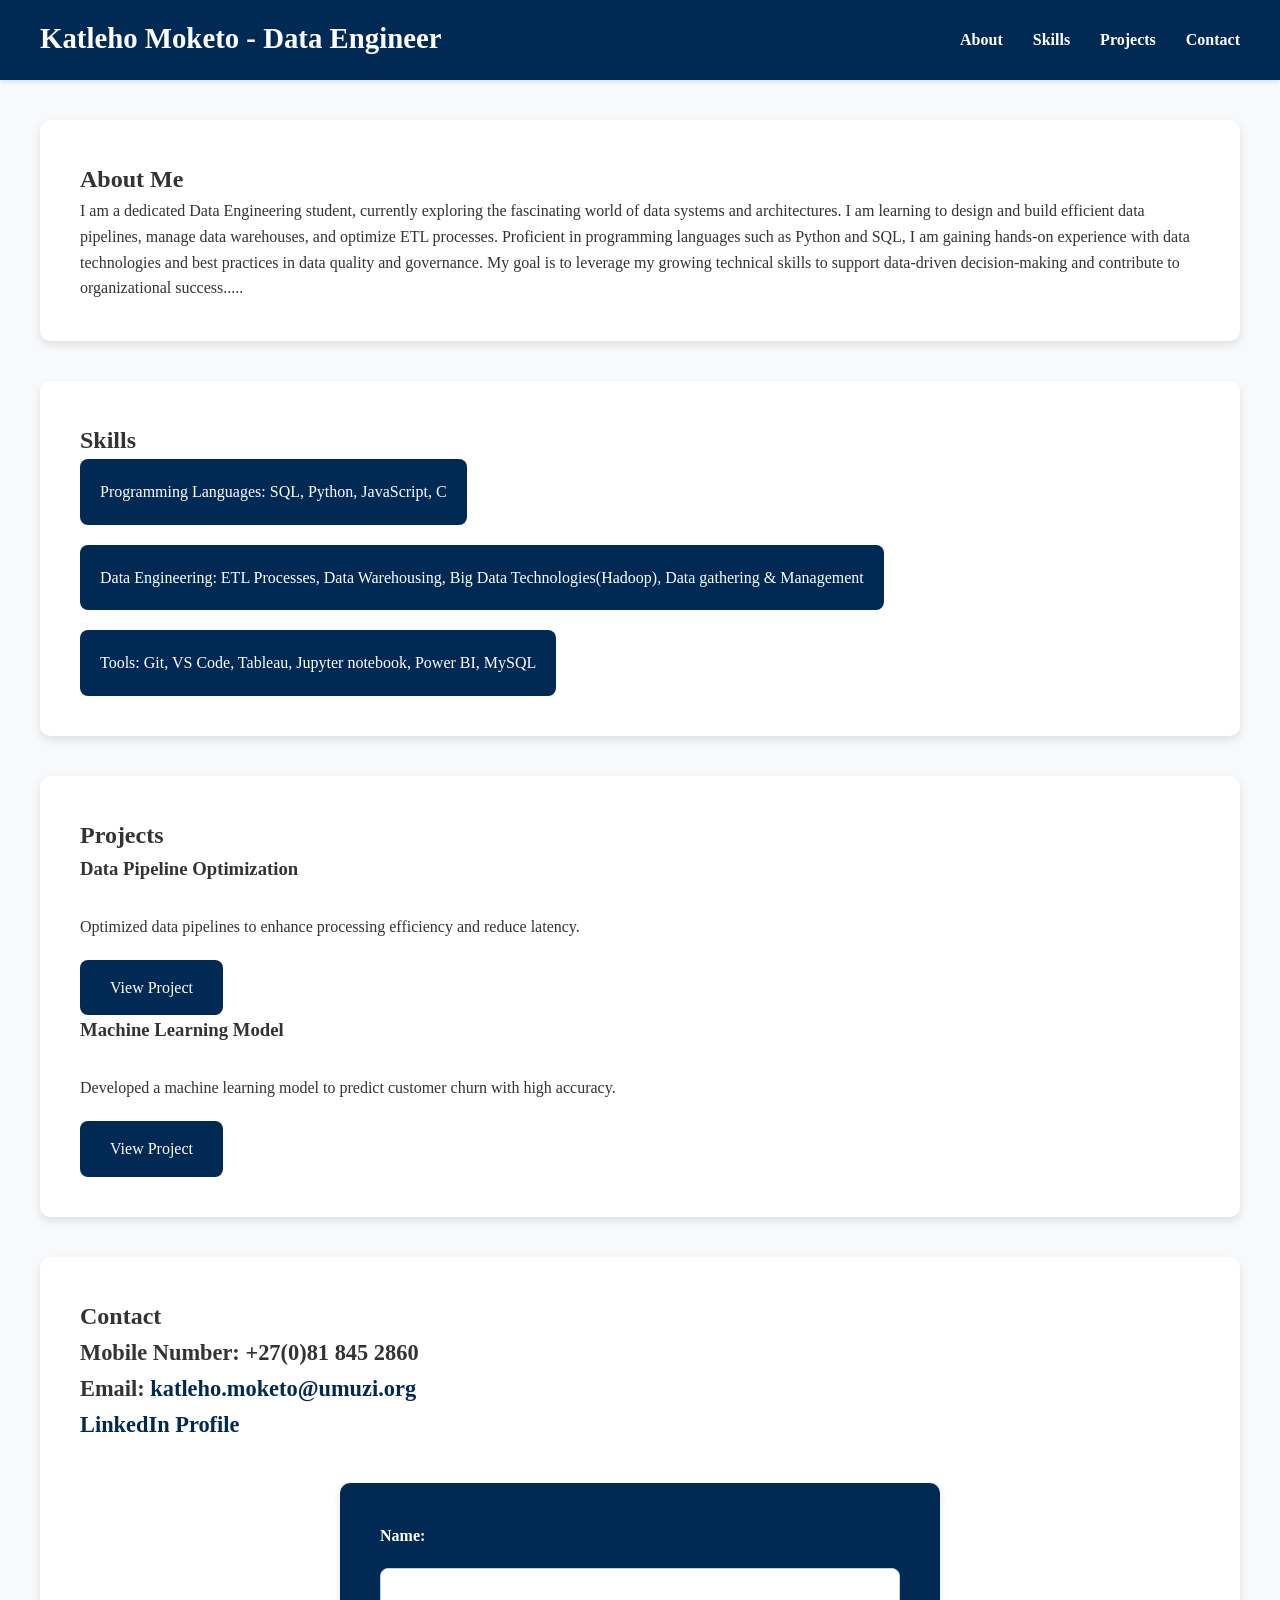
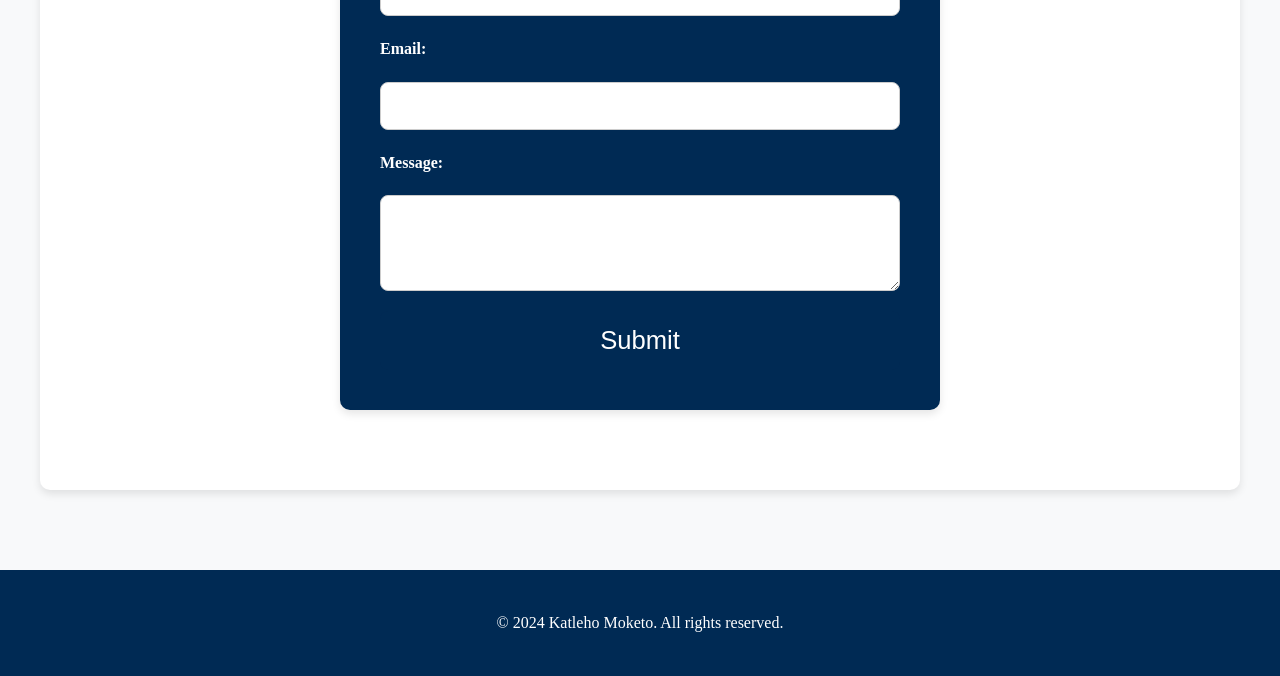
==== index.html @ 0d8e5979 "Rename Home.html to index.html" ====
<!DOCTYPE html>
<html lang="en">
<head>
    <meta charset="UTF-8">
    <meta name="viewport" content="width=device-width, initial-scale=1.0">
    <title>Katleho Moketo - Portfolio</title>
    <link rel="stylesheet" href="styles.css"> 
</head>
<body>
    <header>
        <h1 class="logo">Katleho Moketo - Data Engineer</h1>
        <nav>
            <ul>
                <li><a href="#about">About</a></li>
                <li><a href="#skills">Skills</a></li>
                <li><a href="#projects">Projects</a></li>
                <li><a href="#contact">Contact</a></li>
            </ul>
        </nav>
    </header>

    <main>
        <section id="about">
            <h2>About Me</h2>
            <p>I am a dedicated Data Engineering student, currently exploring the fascinating world of data systems and architectures. I am learning to design and build efficient data pipelines, manage data warehouses, and optimize ETL processes. Proficient in programming languages such as Python and SQL, I am gaining hands-on experience with data technologies and best practices in data quality and governance. My goal is to leverage my growing technical skills to support data-driven decision-making and contribute to organizational success.....</p>
        </section>

        <section id="skills">
            <h2>Skills</h2>
            <ul>
                <li>Programming Languages: SQL, Python, JavaScript, C</li>
                <li>Data Engineering: ETL Processes, Data Warehousing, Big Data Technologies(Hadoop), Data gathering & Management</li>
                <li>Tools: Git, VS Code, Tableau, Jupyter notebook, Power BI, MySQL</li>
            </ul>
        </section>

        <section id="projects">
            <h2>Projects</h2>
            <div class="project">
                <h3>Data Pipeline Optimization</h3>
                <p>Optimized data pipelines to enhance processing efficiency and reduce latency.</p>
                <a href="#">View Project</a>
            </div>
            <div class="project">
                <h3>Machine Learning Model</h3>
                <p>Developed a machine learning model to predict customer churn with high accuracy.</p>
                <a href="#">View Project</a>
            </div>
        </section>

        <section id="contact">
            <h2>Contact</h2>
            <p>Mobile Number: +27(0)81 845 2860</p>
            <p>Email: <a href="mailto:katleho.moketo@umuzi.org">katleho.moketo@umuzi.org</a></p>
            <p><a href="https://www.linkedin.com/in/katleho-moketo-352baa16a/" target="_blank">LinkedIn Profile</a></p>
            <div class="contact-form-container">
                <form action="mailto:katleho.moketo@umuzi.org" method="post" enctype="text/plain">
                    <label for="name">Name:</label>
                    <input type="text" id="name" name="name" required>

                    <label for="email">Email:</label>
                    <input type="email" id="email" name="email" required>

                    <label for="message">Message:</label>
                    <textarea id="message" name="message" rows="4" required></textarea>

                    <button type="submit">Submit</button>
                </form>
            </div>
        </section>
    </main>

    <footer>
        <p>&copy; 2024 Katleho Moketo. All rights reserved.</p>
    </footer>
</body>
</html>
---- styles.css ----
:root {
    --primary-color: #002a54; 
    --secondary-color: #b9a21c; 
    --background-color: #f8f9fa; 
    --text-color: #333; 
    --font-family: 'Arial, sans-serif';
    --transition-duration: 0.3s;
    --header-height: 80px; 
}

* {
    margin: 0;
    padding: 0;
    box-sizing: border-box;
}

body {
    font-family: var(--font-family);
    background-color: var(--background-color);
    color: var(--text-color);
    line-height: 1.6;
    transition: background-color var(--transition-duration), color var(--transition-duration);
}

a {
    color: var(--primary-color);
    text-decoration: none;
    transition: color var(--transition-duration);
}

a:hover {
    color: var(--secondary-color);
}

header {
    background-color: var(--primary-color);
    color: #fff;
    height: var(--header-height);
    display: flex;
    align-items: center;
    justify-content: space-between;
    padding: 0 40px; 
    position: fixed;
    width: 100%;
    top: 0;
    z-index: 1000;
    box-shadow: 0 2px 4px rgba(0, 0, 0, 0.1);
    transition: background-color var(--transition-duration);
}

header.sticky {
    background-color: var(--primary-color); 
}

header .logo {
    height: 50px; 
    width: auto;
}

header h1 {
    font-size: 1.8rem; 
}

header nav ul {
    list-style: none;
    display: flex;
}

header nav ul li {
    margin-left: 30px; 
}

header nav ul li a {
    color: #fff;
    font-weight: bold;
}

header nav ul li a:hover {
    color: var(--secondary-color);
}

main {
    margin-top: var(--header-height);
    padding: 40px; 
    animation: fadeIn 1s ease-in-out;
}

@keyframes fadeIn {
    from {
        opacity: 0;
    }
    to {
        opacity: 1;
    }
}

section {
    background: #fff;
    padding: 40px; 
    border-radius: 10px; 
    box-shadow: 0 4px 8px rgba(0, 0, 0, 0.1);
    transition: transform var(--transition-duration), box-shadow var(--transition-duration);
    margin-bottom: 40px; 
}

section:hover {
    transform: translateY(-5px);
    box-shadow: 0 6px 12px rgba(0, 0, 0, 0.2);
}

#skills ul {
    display: flex;
    flex-wrap: wrap;
    gap: 20px; 
}

#skills ul li {
    background: var(--primary-color);
    color: #fff;
    padding: 20px;
    border-radius: 8px;
    transition: background-color var(--transition-duration);
}

#skills ul li:hover {
    background: var(--secondary-color);
}

.project {
    display: flex;
    flex-direction: column;
    gap: 20px; 
}

.project h3 {
    margin-bottom: 10px; 
}

.project a {
    align-self: flex-start;
    background: var(--primary-color);
    color: #fff;
    padding: 15px 30px; 
    border-radius: 8px;
    transition: background-color var(--transition-duration);
}

.project a:hover {
    background: var(--secondary-color);
}

#contact {
    margin-top: 40px; 
}

#contact p {
    font-size: 1.4rem; 
    font-weight: bold;
}

.contact-form-container {
    background: #002a54; 
    color: #fff;
    padding: 40px; 
    border-radius: 10px;
    box-shadow: 0 4px 8px rgba(0, 0, 0, 0.1);
    max-width: 600px; 
    margin: 40px auto; 
    transition: transform var(--transition-duration), box-shadow var(--transition-duration);
}

.contact-form-container:hover {
    transform: translateY(-5px);
    box-shadow: 0 6px 12px rgba(0, 0, 0, 0.2);
}

#contact form {
    display: flex;
    flex-direction: column;
    gap: 20px;
}

#contact label {
    font-weight: bold;
}

#contact input,
#contact textarea {
    padding: 15px;
    border: 1px solid #ccc;
    border-radius: 8px;
    width: 100%;
    font-family: var(--font-family);
}

#contact button {
    padding: 15px 30px; 
    border: none;
    border-radius: 8px;
    background-color: var(--primary-color);
    color: #fff;
    font-size: 1.6rem; 
    cursor: pointer;
    transition: background-color var(--transition-duration);
}

#contact button:hover {
    background-color: var(--secondary-color);
}

footer {
    text-align: center;
    padding: 40px; 
    background: var(--primary-color);
    color: #fff;
    position: relative;
}
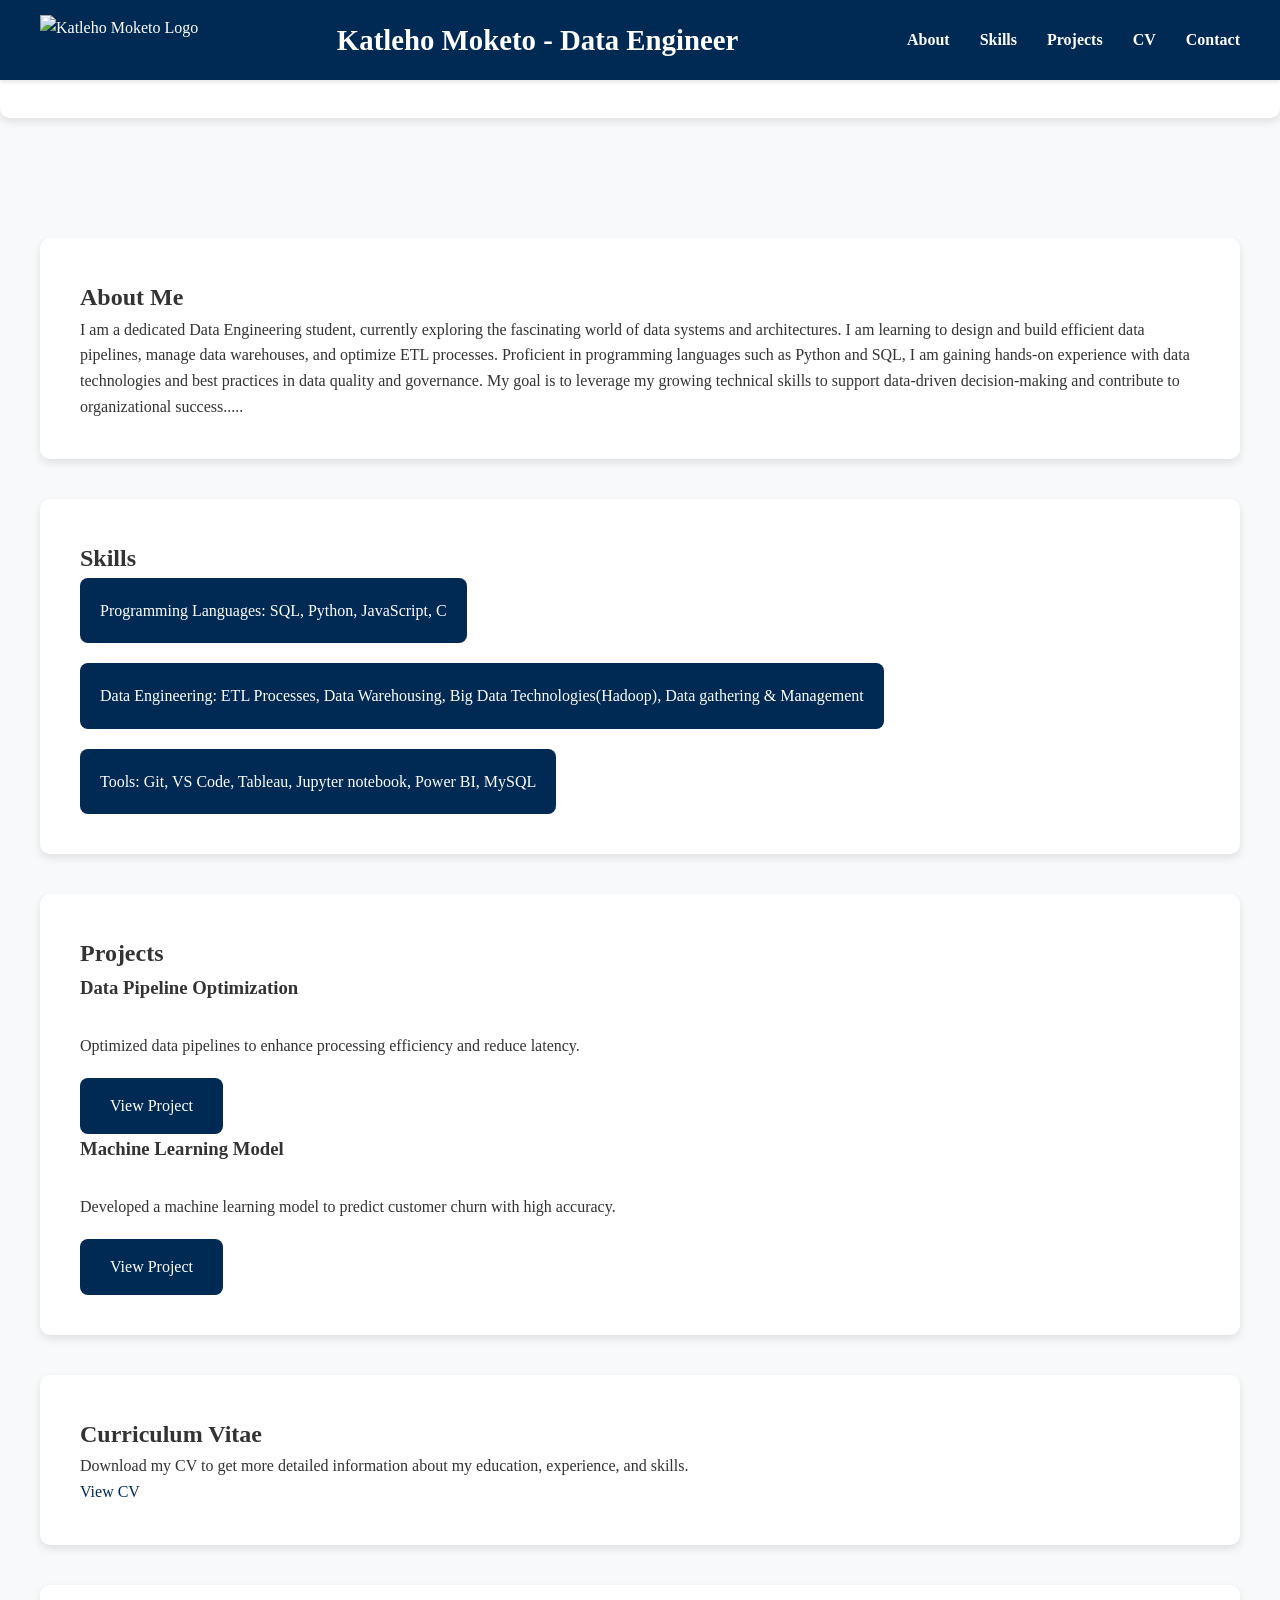
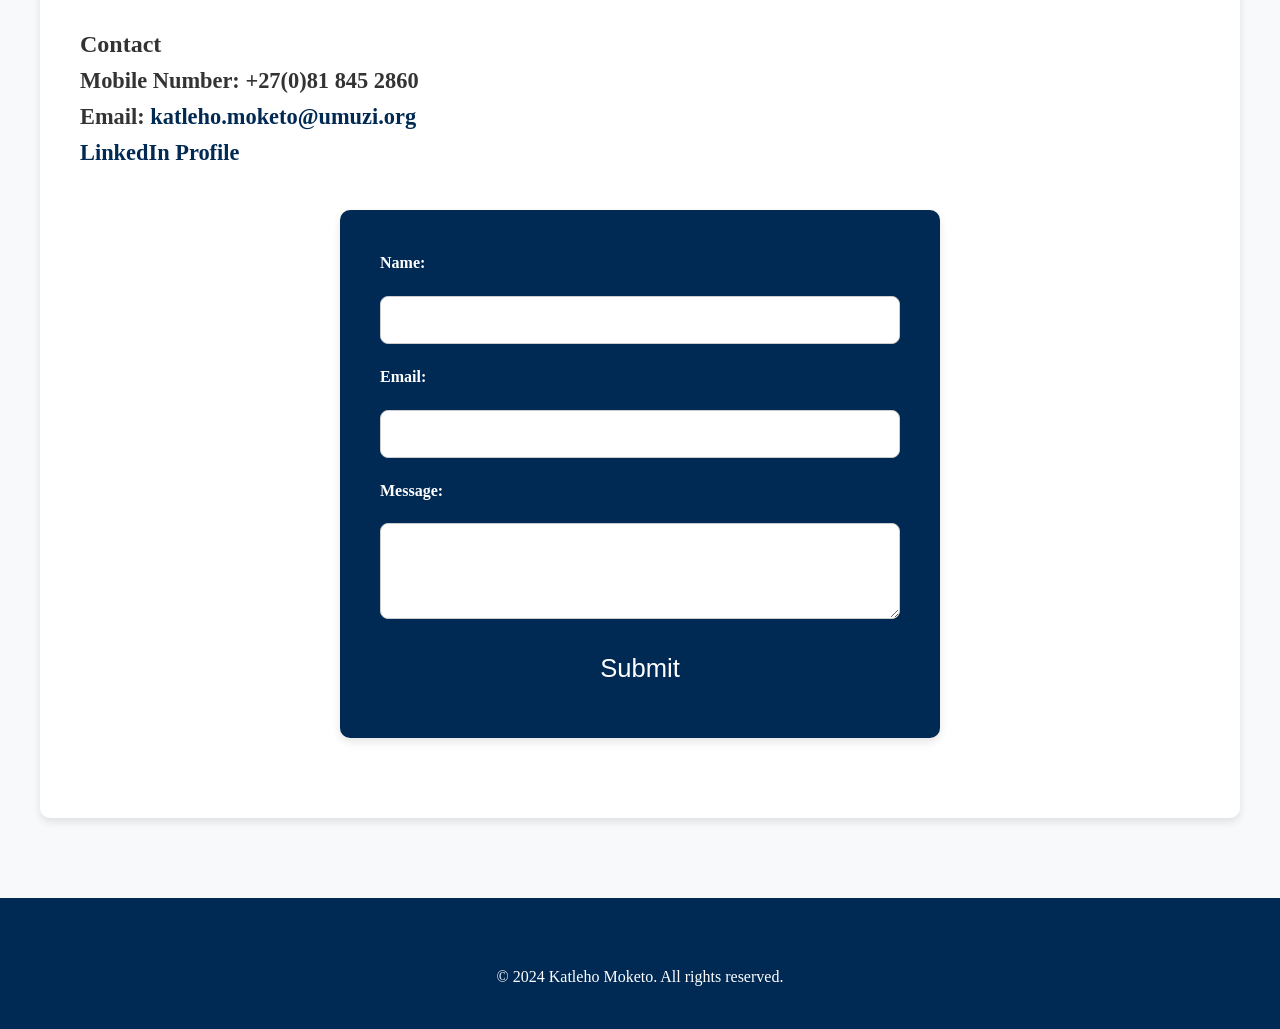
==== commit 20d59a3a: "Update index.html" ====
--- a/index.html
+++ b/index.html
@@ -5,19 +5,28 @@
     <meta name="viewport" content="width=device-width, initial-scale=1.0">
     <title>Katleho Moketo - Portfolio</title>
     <link rel="stylesheet" href="styles.css"> 
+    <link rel="stylesheet" href="https://cdnjs.cloudflare.com/ajax/libs/font-awesome/6.0.0-beta3/css/all.min.css">
 </head>
 <body>
     <header>
-        <h1 class="logo">Katleho Moketo - Data Engineer</h1>
+        <div class="logo">
+            <img src="km-logo-design_731343-52.avif" alt="Katleho Moketo Logo">
+        </div>
+        <h1>Katleho Moketo - Data Engineer</h1>
         <nav>
             <ul>
                 <li><a href="#about">About</a></li>
                 <li><a href="#skills">Skills</a></li>
                 <li><a href="#projects">Projects</a></li>
+                <li><a href="#cv">CV</a></li>
                 <li><a href="#contact">Contact</a></li>
             </ul>
         </nav>
     </header>
+
+    <section class="hero">
+        <h2>Welcome to My Portfolio</h2>
+    </section>
 
     <main>
         <section id="about">
@@ -48,6 +57,12 @@
             </div>
         </section>
 
+        <section id="cv">
+            <h2>Curriculum Vitae</h2>
+            <p>Download my CV to get more detailed information about my education, experience, and skills.</p>
+            <a href="https://drive.google.com/file/d/1_m9YKaJbV44u5wVIZM20ZMdKrD832tFl/view?usp=drive_link" class="cv-button" target="_blank">View CV</a>
+        </section>
+
         <section id="contact">
             <h2>Contact</h2>
             <p>Mobile Number: +27(0)81 845 2860</p>
@@ -71,6 +86,11 @@
     </main>
 
     <footer>
+        <div class="social-icons">
+            <a href="https://www.linkedin.com/in/katleho-moketo-352baa16a/" target="_blank"><i class="fab fa-linkedin"></i></a>
+            <a href="https://github.com/kmoketo-dev" target="_blank"><i class="fab fa-github"></i></a>
+            <a href="#"><i class="fab fa-twitter"></i></a>
+        </div>
         <p>&copy; 2024 Katleho Moketo. All rights reserved.</p>
     </footer>
 </body>
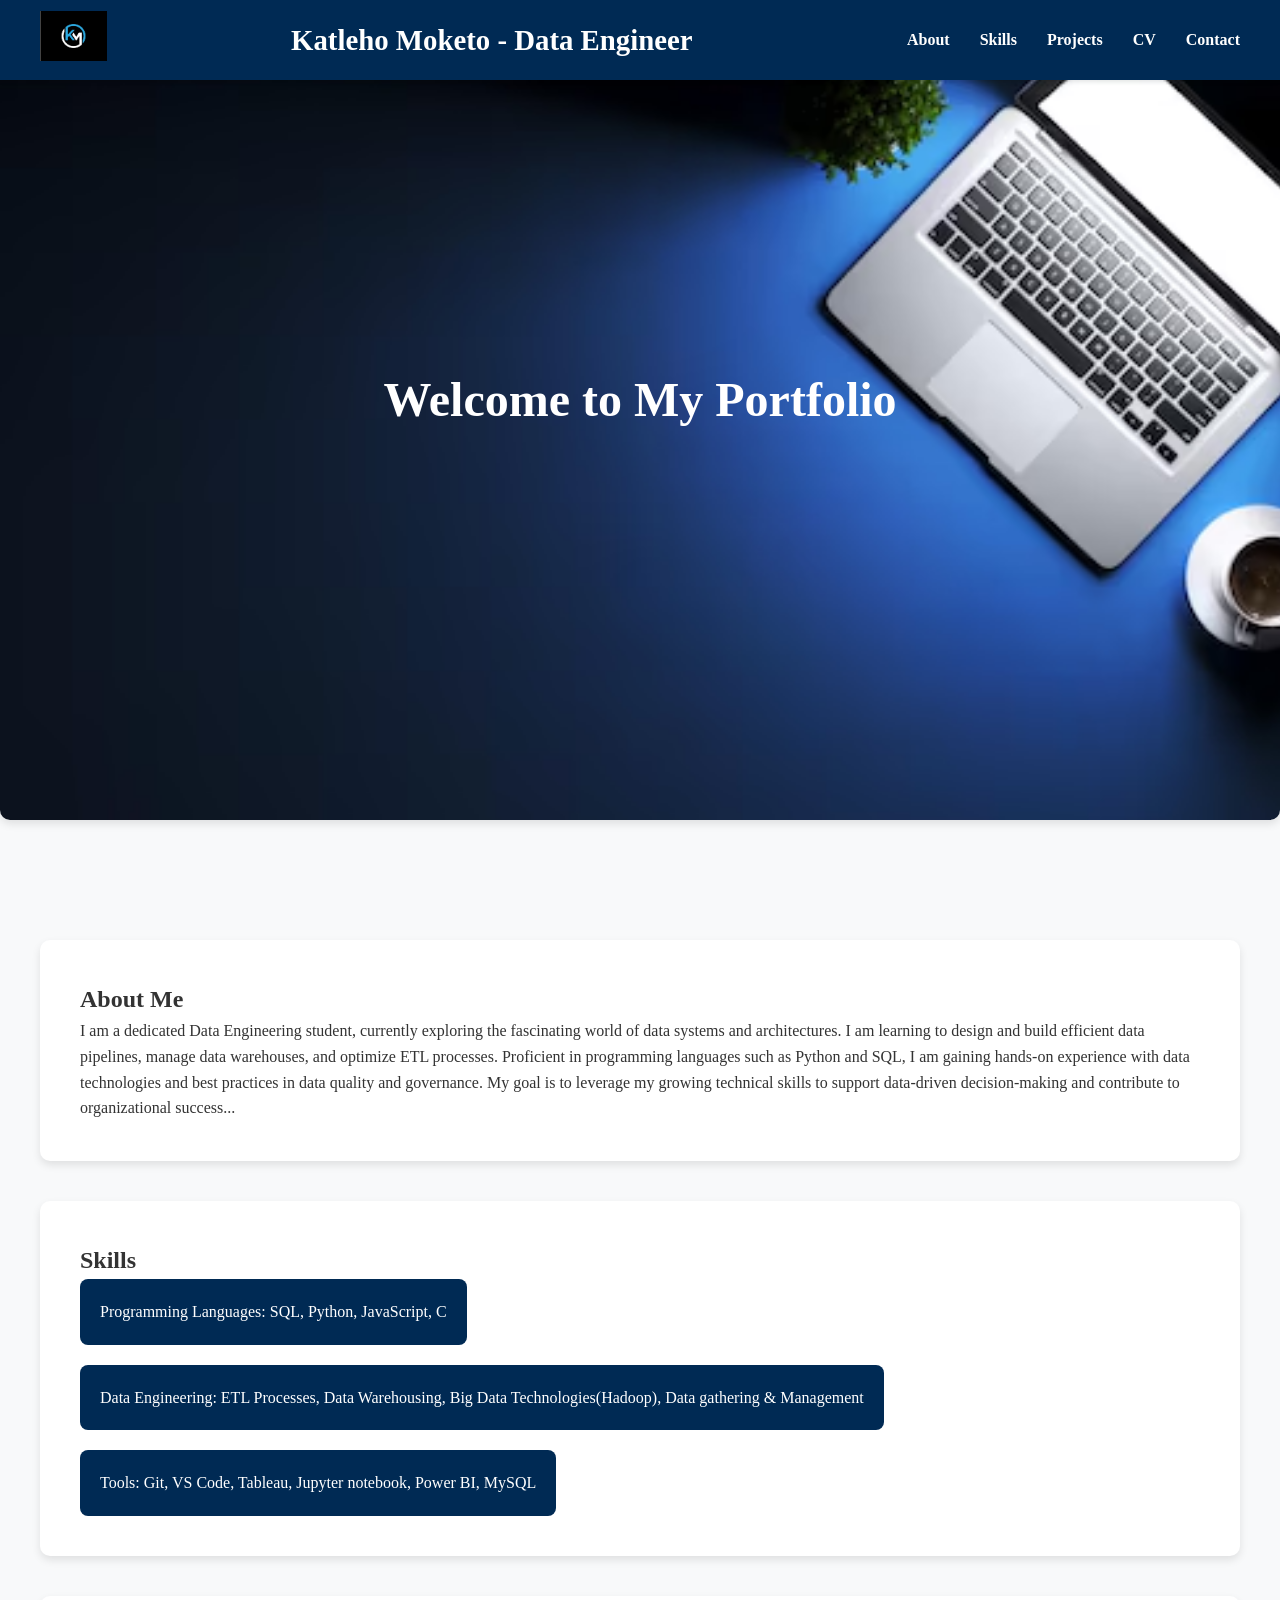
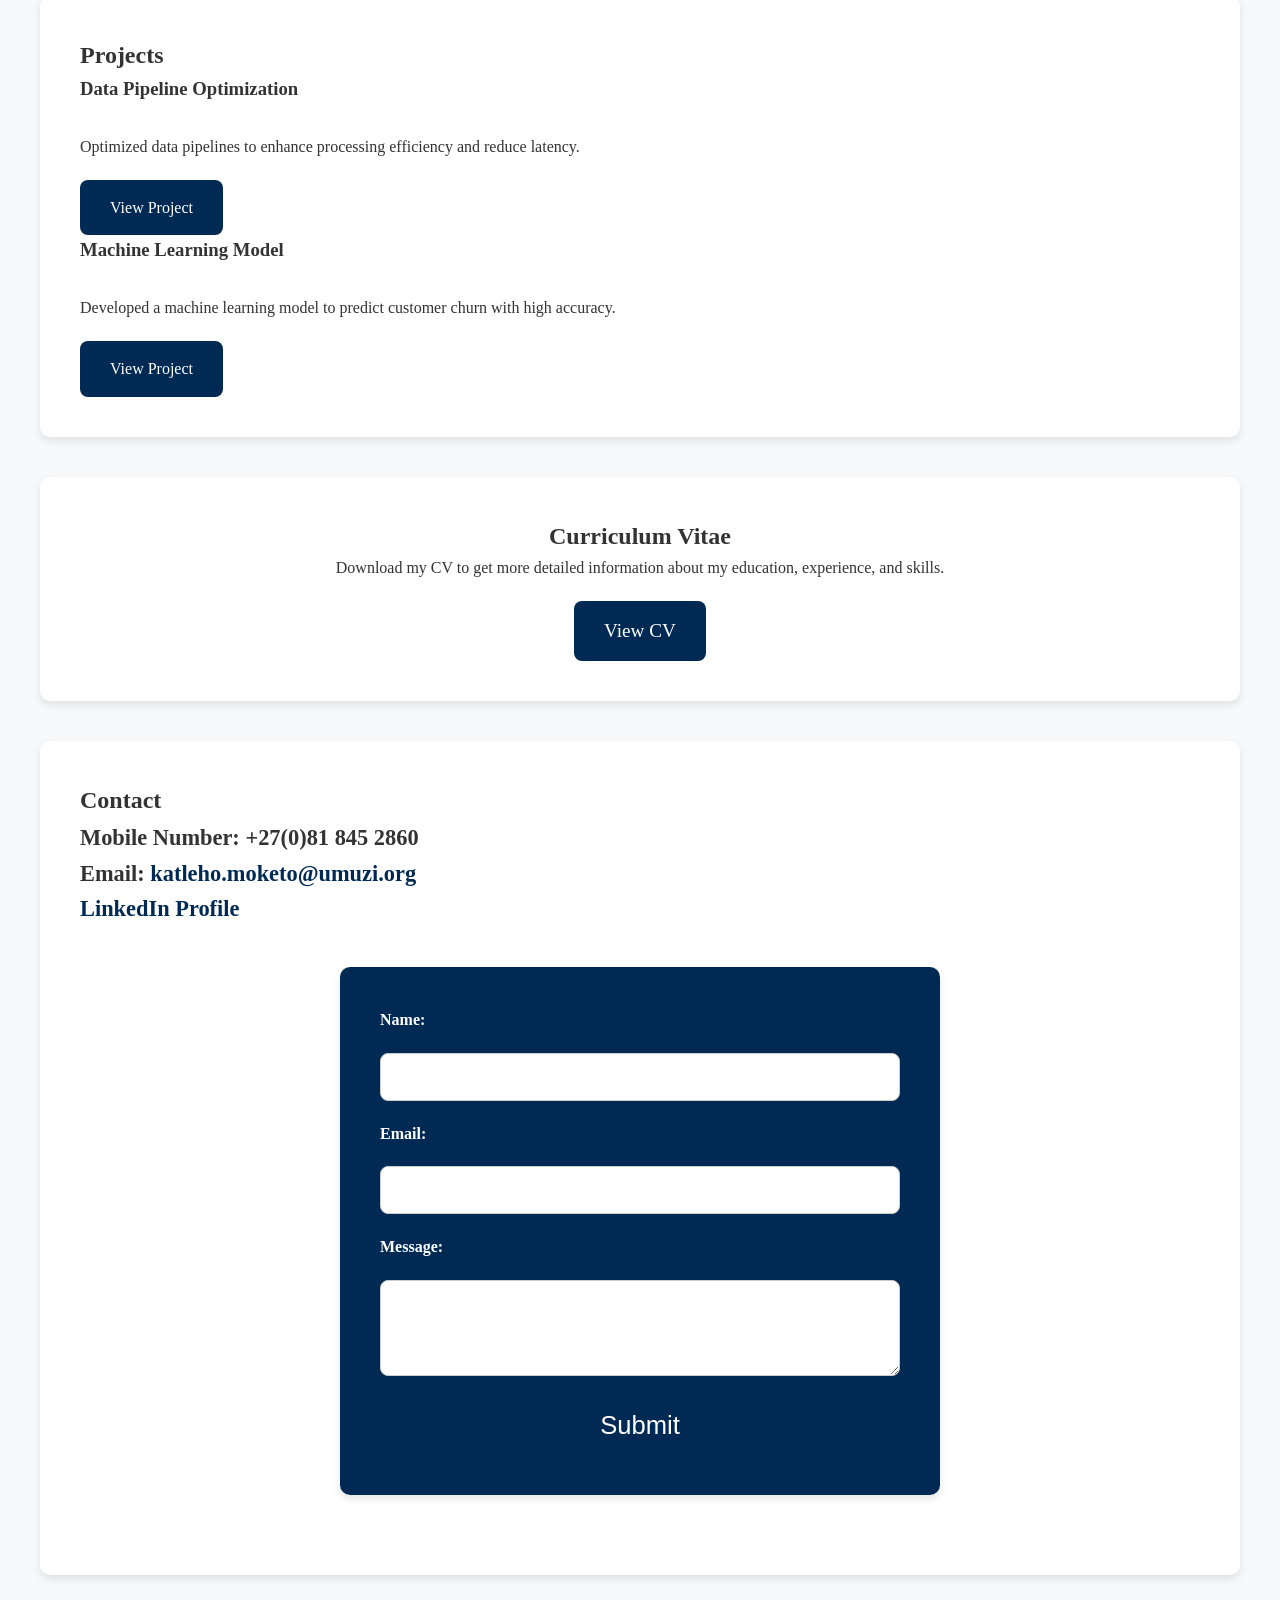
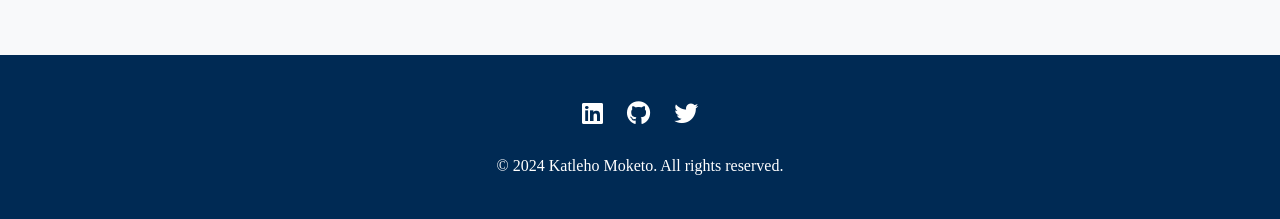
==== commit 3714d0fe: "Update index.html" ====
--- a/index.html
+++ b/index.html
@@ -31,7 +31,7 @@
     <main>
         <section id="about">
             <h2>About Me</h2>
-            <p>I am a dedicated Data Engineering student, currently exploring the fascinating world of data systems and architectures. I am learning to design and build efficient data pipelines, manage data warehouses, and optimize ETL processes. Proficient in programming languages such as Python and SQL, I am gaining hands-on experience with data technologies and best practices in data quality and governance. My goal is to leverage my growing technical skills to support data-driven decision-making and contribute to organizational success.....</p>
+            <p>I am a dedicated Data Engineering student, currently exploring the fascinating world of data systems and architectures. I am learning to design and build efficient data pipelines, manage data warehouses, and optimize ETL processes. Proficient in programming languages such as Python and SQL, I am gaining hands-on experience with data technologies and best practices in data quality and governance. My goal is to leverage my growing technical skills to support data-driven decision-making and contribute to organizational success...</p>
         </section>
 
         <section id="skills">
--- a/styles.css
+++ b/styles.css
@@ -1,11 +1,12 @@
 :root {
-    --primary-color: #002a54; 
-    --secondary-color: #b9a21c; 
-    --background-color: #f8f9fa; 
-    --text-color: #333; 
+    --primary-color: #002a54;
+    --secondary-color: #b9a21c;
+    --background-color: #f8f9fa;
+    --text-color: #333;
     --font-family: 'Arial, sans-serif';
     --transition-duration: 0.3s;
-    --header-height: 80px; 
+    --header-height: 80px;
+    --hero-background: url('top-view-laptop-concept-with-blue-desk-concept-background-3d-rendering_626958-393.avif') center/cover no-repeat;
 }
 
 * {
@@ -20,6 +21,7 @@
     color: var(--text-color);
     line-height: 1.6;
     transition: background-color var(--transition-duration), color var(--transition-duration);
+    scroll-behavior: smooth;
 }
 
 a {
@@ -48,11 +50,7 @@
     transition: background-color var(--transition-duration);
 }
 
-header.sticky {
-    background-color: var(--primary-color); 
-}
-
-header .logo {
+header .logo img {
     height: 50px; 
     width: auto;
 }
@@ -77,6 +75,26 @@
 
 header nav ul li a:hover {
     color: var(--secondary-color);
+}
+
+.hero {
+    height: calc(100vh - var(--header-height));
+    background: var(--hero-background);
+    display: flex;
+    align-items: center;
+    justify-content: center;
+    color: #fff;
+    text-align: center;
+}
+
+.hero h2 {
+    font-size: 3rem;
+    margin-bottom: 20px;
+}
+
+.hero p {
+    font-size: 1.2rem;
+    max-width: 600px;
 }
 
 main {
@@ -149,6 +167,25 @@
     background: var(--secondary-color);
 }
 
+#cv {
+    text-align: center;
+}
+
+.cv-button {
+    display: inline-block;
+    margin-top: 20px;
+    padding: 15px 30px;
+    background-color: var(--primary-color);
+    color: #fff;
+    border-radius: 8px;
+    font-size: 1.2rem;
+    transition: background-color var(--transition-duration);
+}
+
+.cv-button:hover {
+    background-color: var(--secondary-color);
+}
+
 #contact {
     margin-top: 40px; 
 }
@@ -214,4 +251,19 @@
     background: var(--primary-color);
     color: #fff;
     position: relative;
-}+}
+
+footer .social-icons {
+    margin-bottom: 20px;
+}
+
+footer .social-icons a {
+    color: #fff;
+    font-size: 1.5rem;
+    margin: 0 10px;
+    transition: color var(--transition-duration);
+}
+
+footer .social-icons a:hover {
+    color: var(--secondary-color);
+}
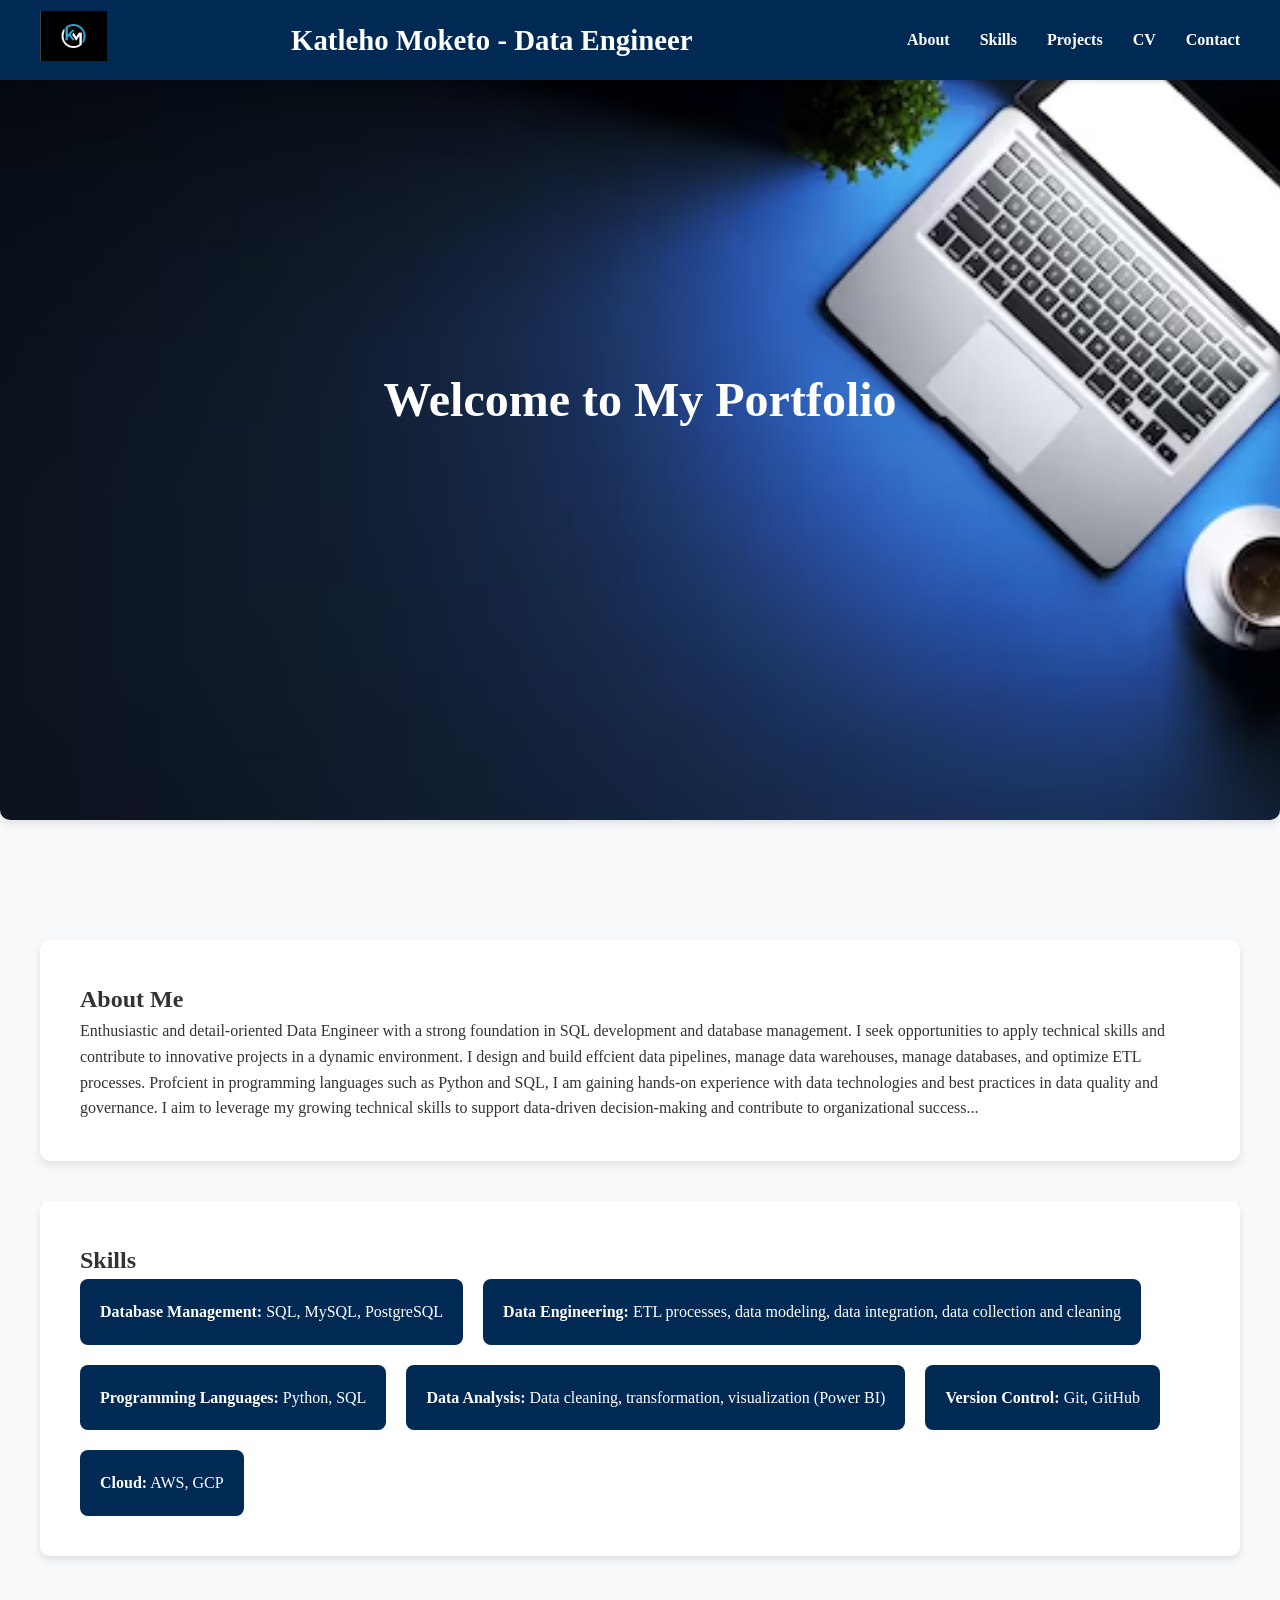
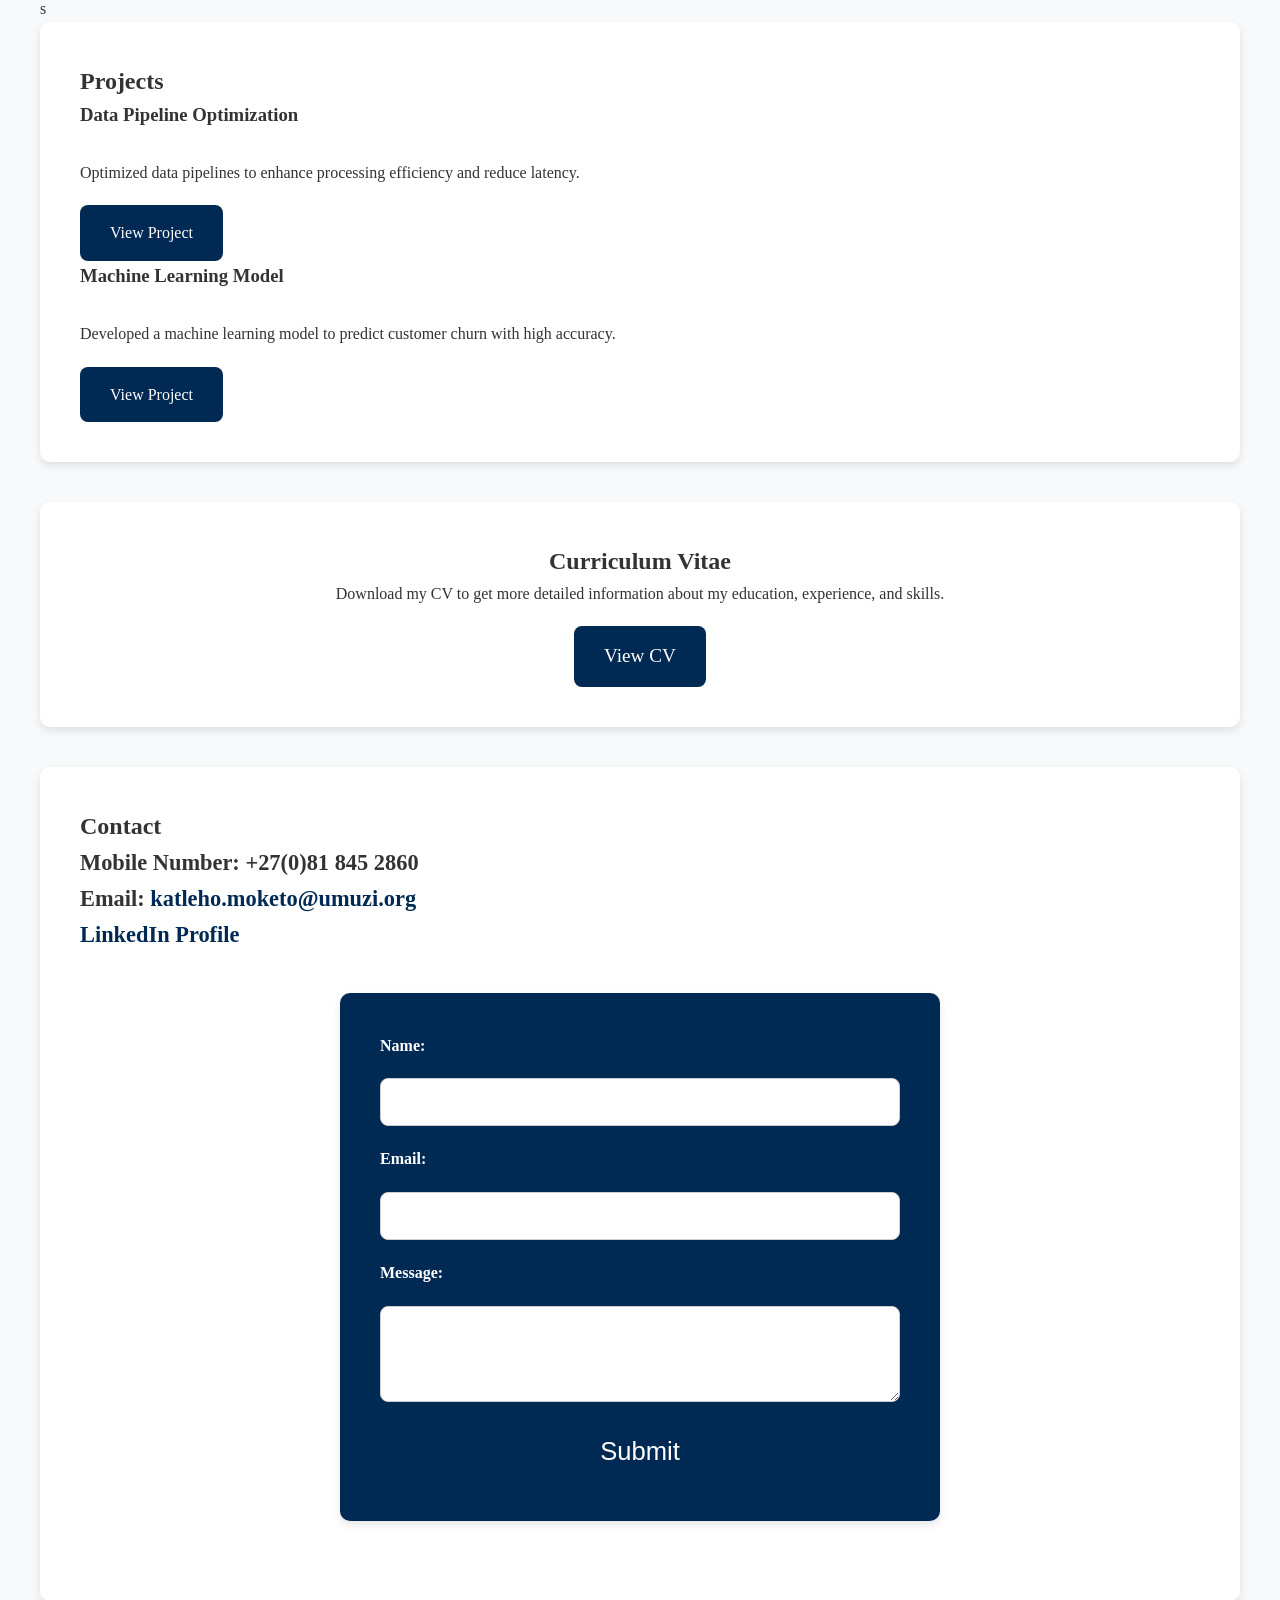
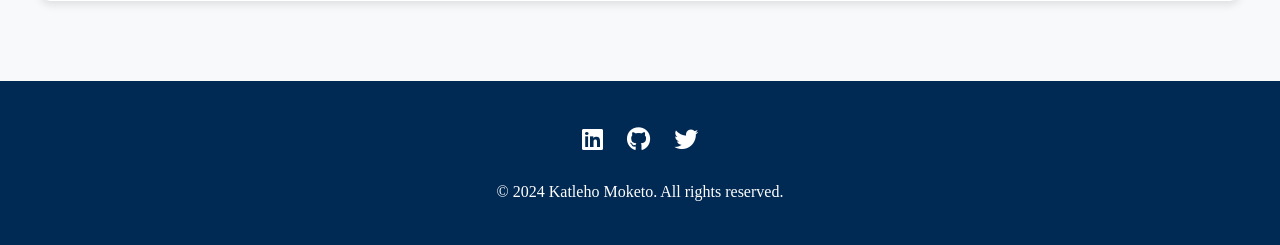
==== commit 24d7bf23: "Update index.html" ====
--- a/index.html
+++ b/index.html
@@ -31,17 +31,29 @@
     <main>
         <section id="about">
             <h2>About Me</h2>
-            <p>I am a dedicated Data Engineering student, currently exploring the fascinating world of data systems and architectures. I am learning to design and build efficient data pipelines, manage data warehouses, and optimize ETL processes. Proficient in programming languages such as Python and SQL, I am gaining hands-on experience with data technologies and best practices in data quality and governance. My goal is to leverage my growing technical skills to support data-driven decision-making and contribute to organizational success...</p>
+            <p>Enthusiastic and detail-oriented Data Engineer with a strong foundation in SQL
+                development and database management. I seek opportunities to apply technical skills
+                and contribute to innovative projects in a dynamic environment. I design and build
+                effcient data pipelines, manage data warehouses, manage databases, and optimize
+                ETL processes. Profcient in programming languages such as Python and SQL, I am
+                gaining hands-on experience with data technologies and best practices in data quality
+                and governance. I aim to leverage my growing technical skills to support data-driven
+                decision-making and contribute to organizational success...</p>
         </section>
 
         <section id="skills">
             <h2>Skills</h2>
             <ul>
-                <li>Programming Languages: SQL, Python, JavaScript, C</li>
-                <li>Data Engineering: ETL Processes, Data Warehousing, Big Data Technologies(Hadoop), Data gathering & Management</li>
-                <li>Tools: Git, VS Code, Tableau, Jupyter notebook, Power BI, MySQL</li>
+                <li><strong>Database Management:</strong> SQL, MySQL, PostgreSQL</li>
+                <li><strong>Data Engineering:</strong> ETL processes, data modeling, data integration, data collection and cleaning</li>
+                <li><strong>Programming Languages:</strong> Python, SQL</li>
+                <li><strong>Data Analysis:</strong> Data cleaning, transformation, visualization (Power BI)</li>
+                <li><strong>Version Control:</strong> Git, GitHub</li>
+                <li><strong>Cloud:</strong> AWS, GCP</li>
             </ul>
         </section>
+s        
+        
 
         <section id="projects">
             <h2>Projects</h2>
@@ -68,7 +80,7 @@
             <p>Mobile Number: +27(0)81 845 2860</p>
             <p>Email: <a href="mailto:katleho.moketo@umuzi.org">katleho.moketo@umuzi.org</a></p>
             <p><a href="https://www.linkedin.com/in/katleho-moketo-352baa16a/" target="_blank">LinkedIn Profile</a></p>
-            <div class="contact-form-container">
+                        <div class="contact-form-container">
                 <form action="mailto:katleho.moketo@umuzi.org" method="post" enctype="text/plain">
                     <label for="name">Name:</label>
                     <input type="text" id="name" name="name" required>
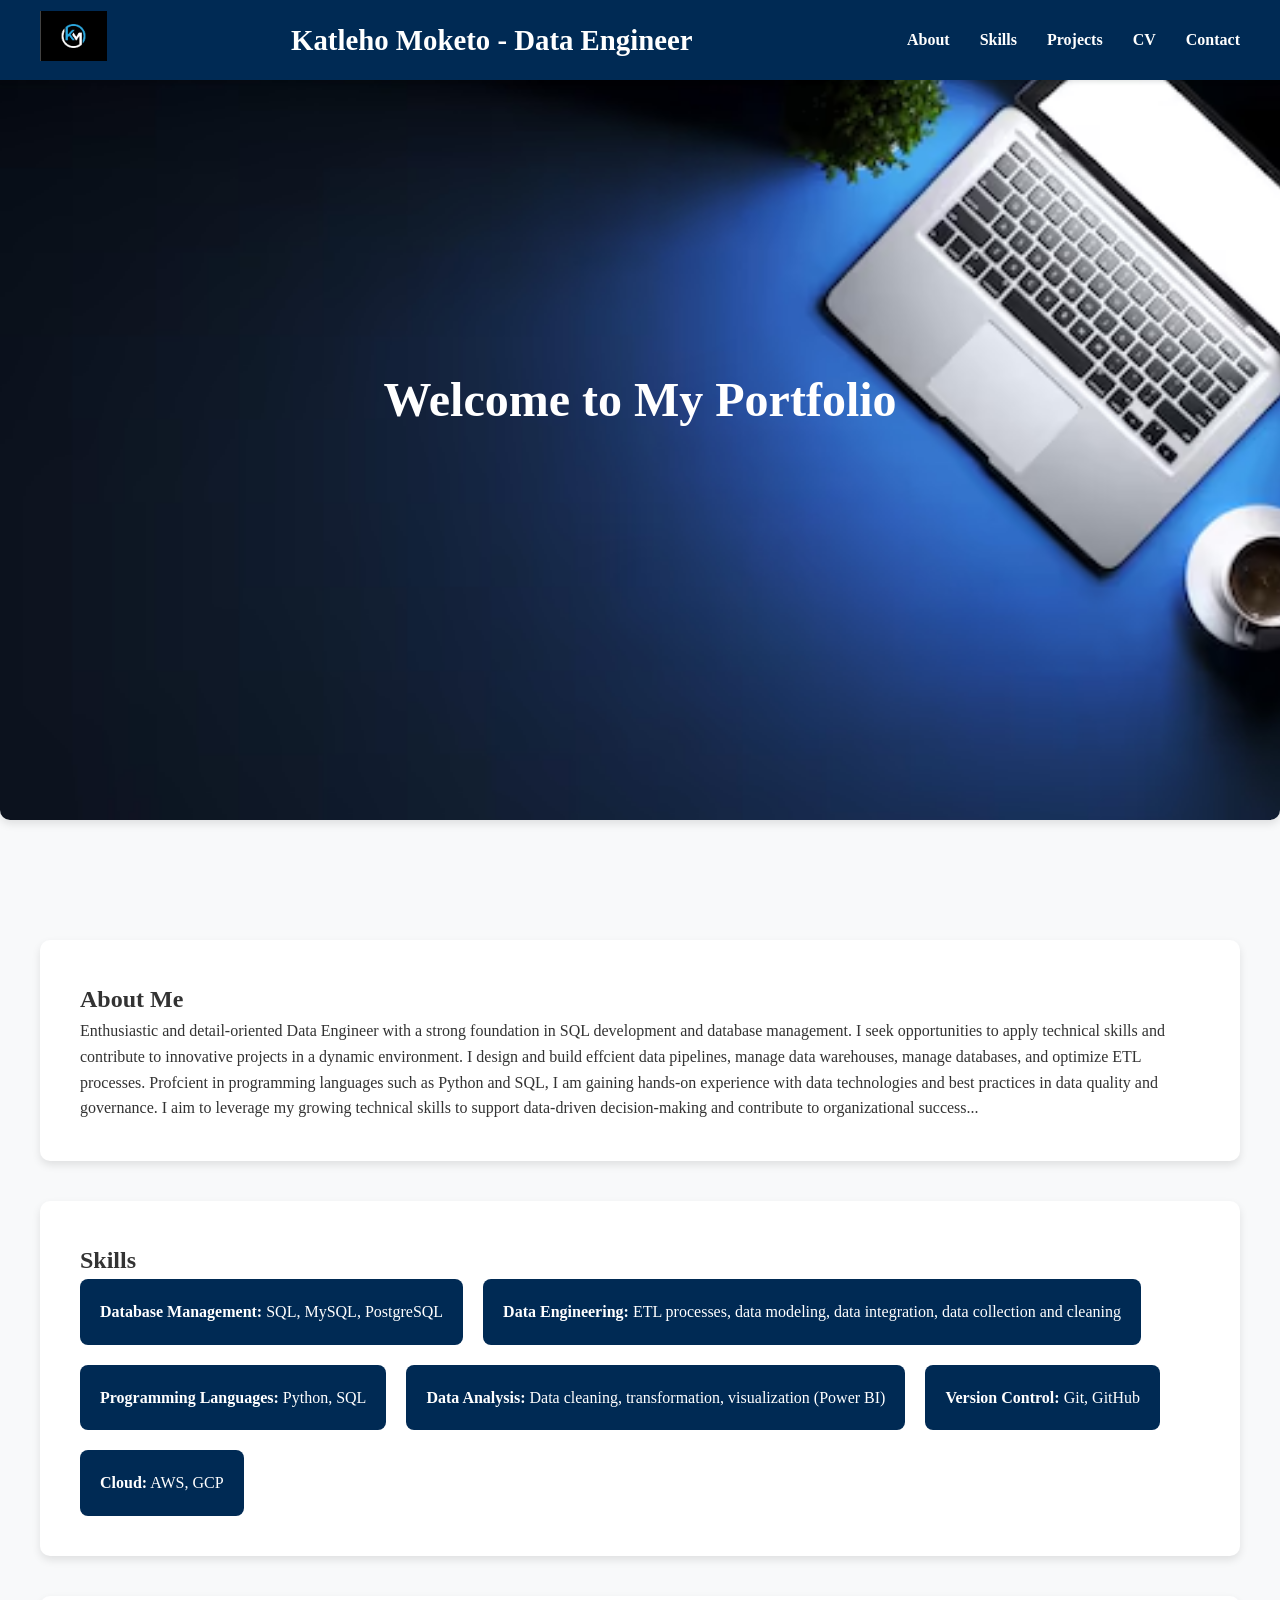
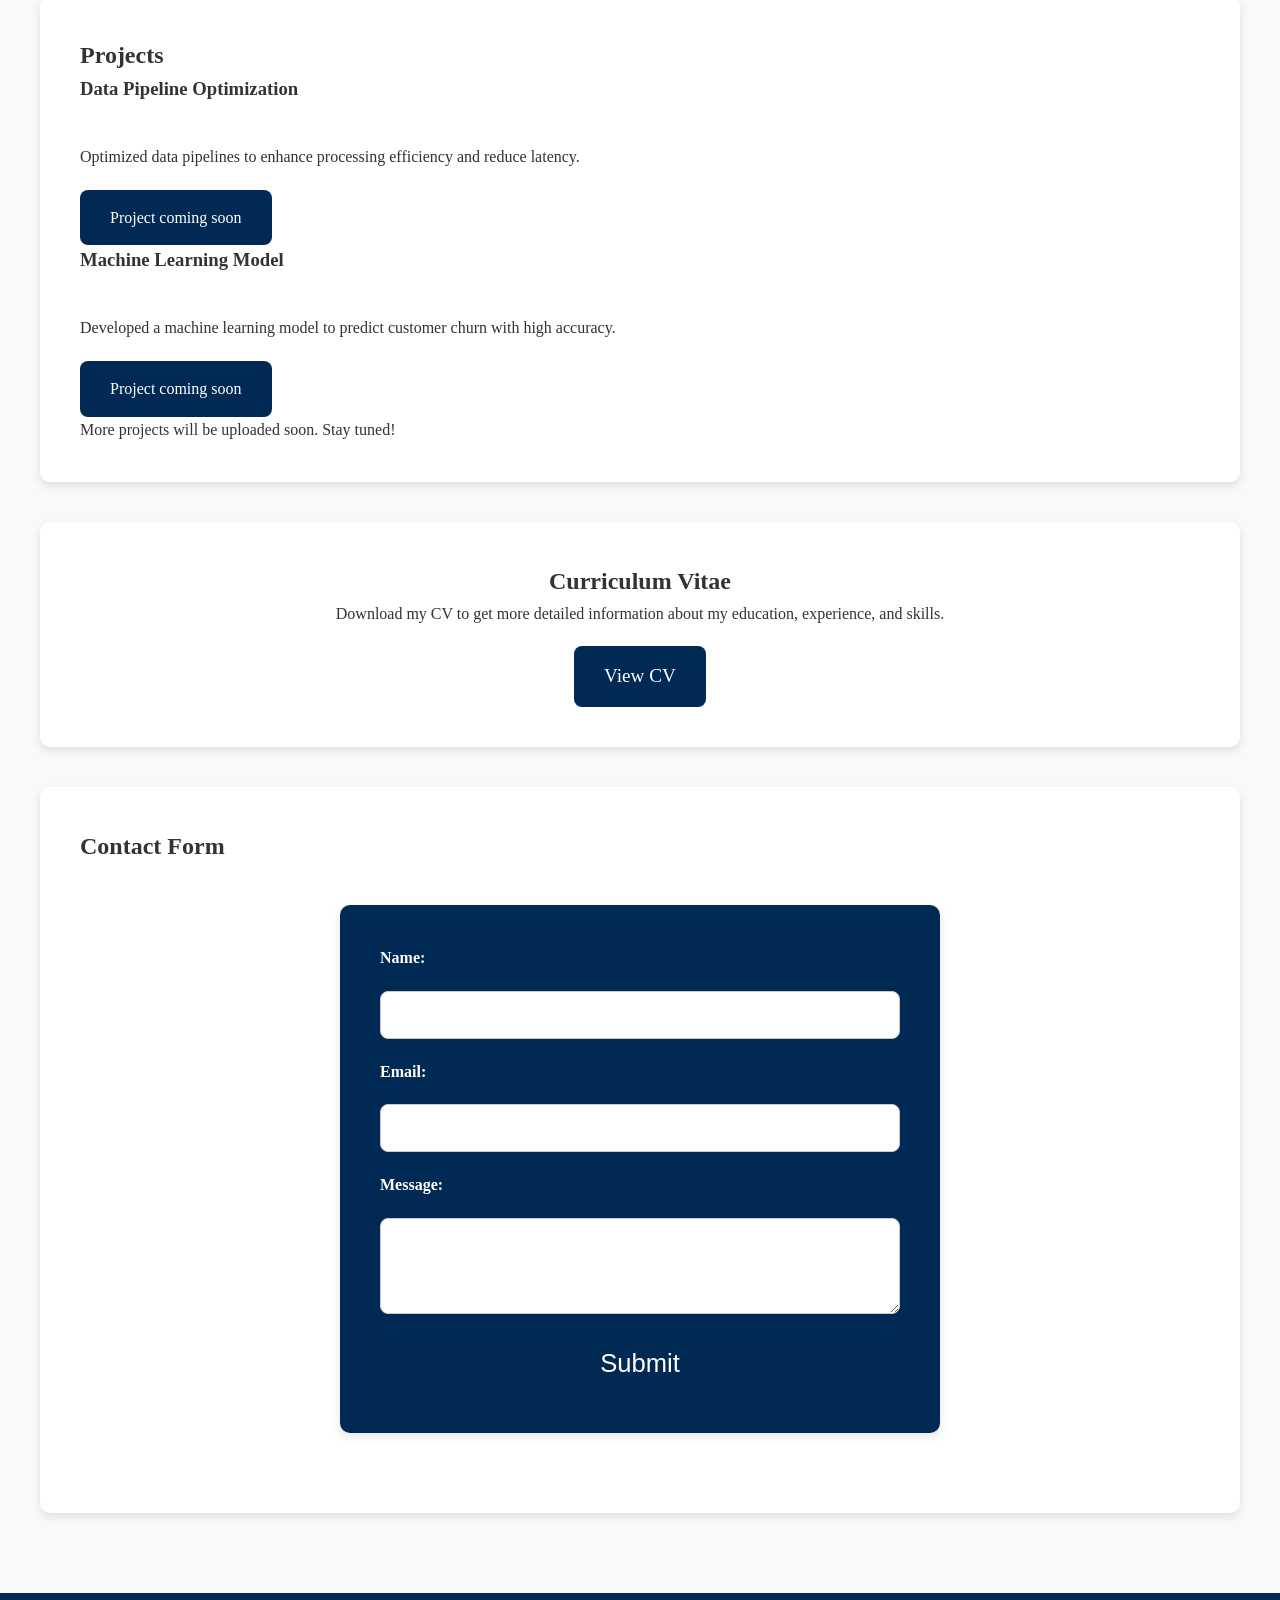
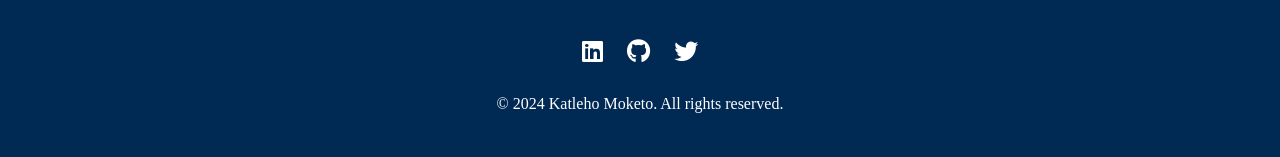
==== commit e4f33271: "Update index.html" ====
--- a/index.html
+++ b/index.html
@@ -51,22 +51,21 @@
                 <li><strong>Version Control:</strong> Git, GitHub</li>
                 <li><strong>Cloud:</strong> AWS, GCP</li>
             </ul>
-        </section>
-s        
+        </section>        
         
-
         <section id="projects">
             <h2>Projects</h2>
             <div class="project">
                 <h3>Data Pipeline Optimization</h3>
                 <p>Optimized data pipelines to enhance processing efficiency and reduce latency.</p>
-                <a href="#">View Project</a>
+                <a href="#" class="project-link">Project coming soon</a>
             </div>
             <div class="project">
                 <h3>Machine Learning Model</h3>
                 <p>Developed a machine learning model to predict customer churn with high accuracy.</p>
-                <a href="#">View Project</a>
+                <a href="#" class="project-link">Project coming soon</a>
             </div>
+            <p class="project-notice">More projects will be uploaded soon. Stay tuned!</p>
         </section>
 
         <section id="cv">
@@ -76,12 +75,9 @@
         </section>
 
         <section id="contact">
-            <h2>Contact</h2>
-            <p>Mobile Number: +27(0)81 845 2860</p>
-            <p>Email: <a href="mailto:katleho.moketo@umuzi.org">katleho.moketo@umuzi.org</a></p>
-            <p><a href="https://www.linkedin.com/in/katleho-moketo-352baa16a/" target="_blank">LinkedIn Profile</a></p>
-                        <div class="contact-form-container">
-                <form action="mailto:katleho.moketo@umuzi.org" method="post" enctype="text/plain">
+            <h2>Contact Form</h2>                        
+            <div class="contact-form-container">
+                <form action="https://formspree.io/f/https://formspree.io/f/xpwaaooy" method="POST">
                     <label for="name">Name:</label>
                     <input type="text" id="name" name="name" required>
 
@@ -105,5 +101,16 @@
         </div>
         <p>&copy; 2024 Katleho Moketo. All rights reserved.</p>
     </footer>
+
+    <script>
+        document.addEventListener("DOMContentLoaded", function() {
+            const projectLinks = document.querySelectorAll(".project-link");
+            projectLinks.forEach(link => {
+                link.addEventListener("click", function(event) {
+                    event.preventDefault();
+                });
+            });
+        });
+    </script>
 </body>
 </html>
--- a/styles.css
+++ b/styles.css
@@ -137,12 +137,12 @@
     color: #fff;
     padding: 20px;
     border-radius: 8px;
-    transition: background-color var(--transition-duration);
 }
 
 #skills ul li:hover {
-    background: var(--secondary-color);
-}
+    background: var(--primary-color); 
+}
+
 
 .project {
     display: flex;
@@ -151,7 +151,7 @@
 }
 
 .project h3 {
-    margin-bottom: 10px; 
+    margin-bottom: 20px; 
 }
 
 .project a {
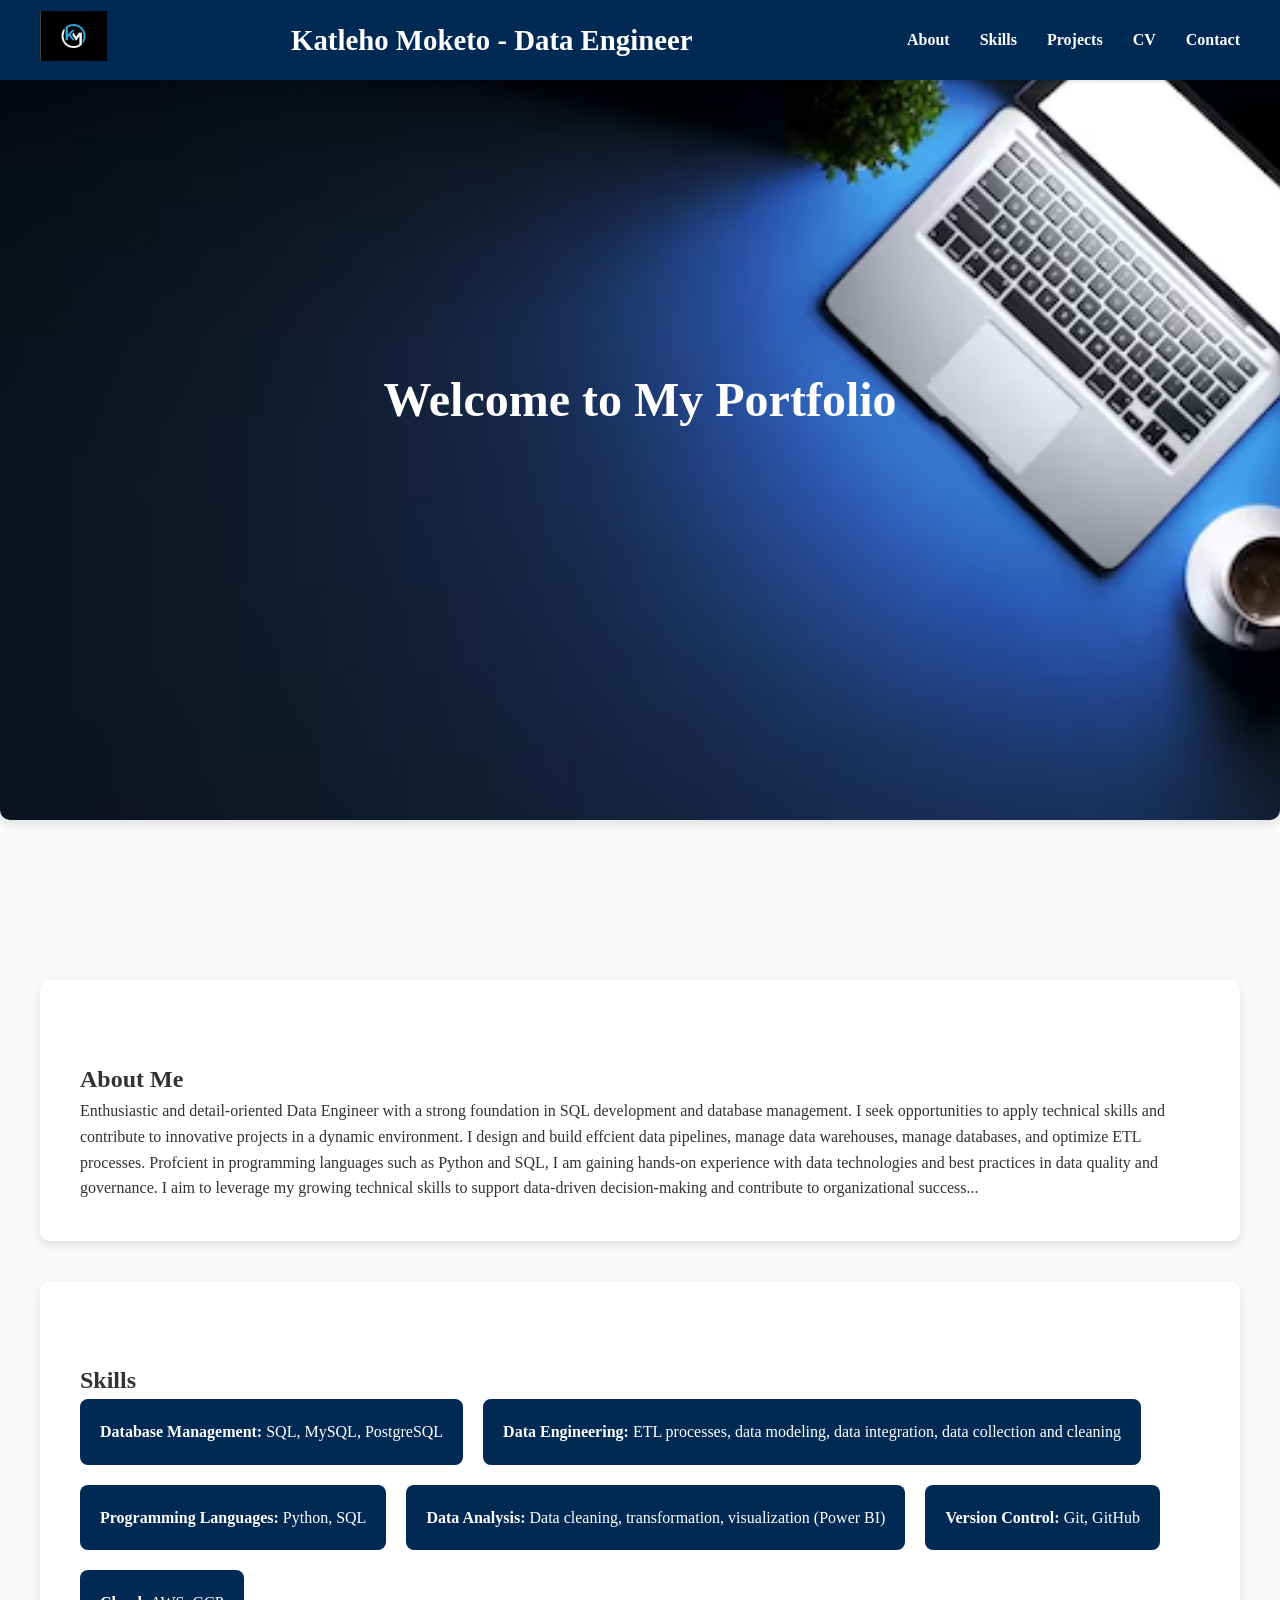
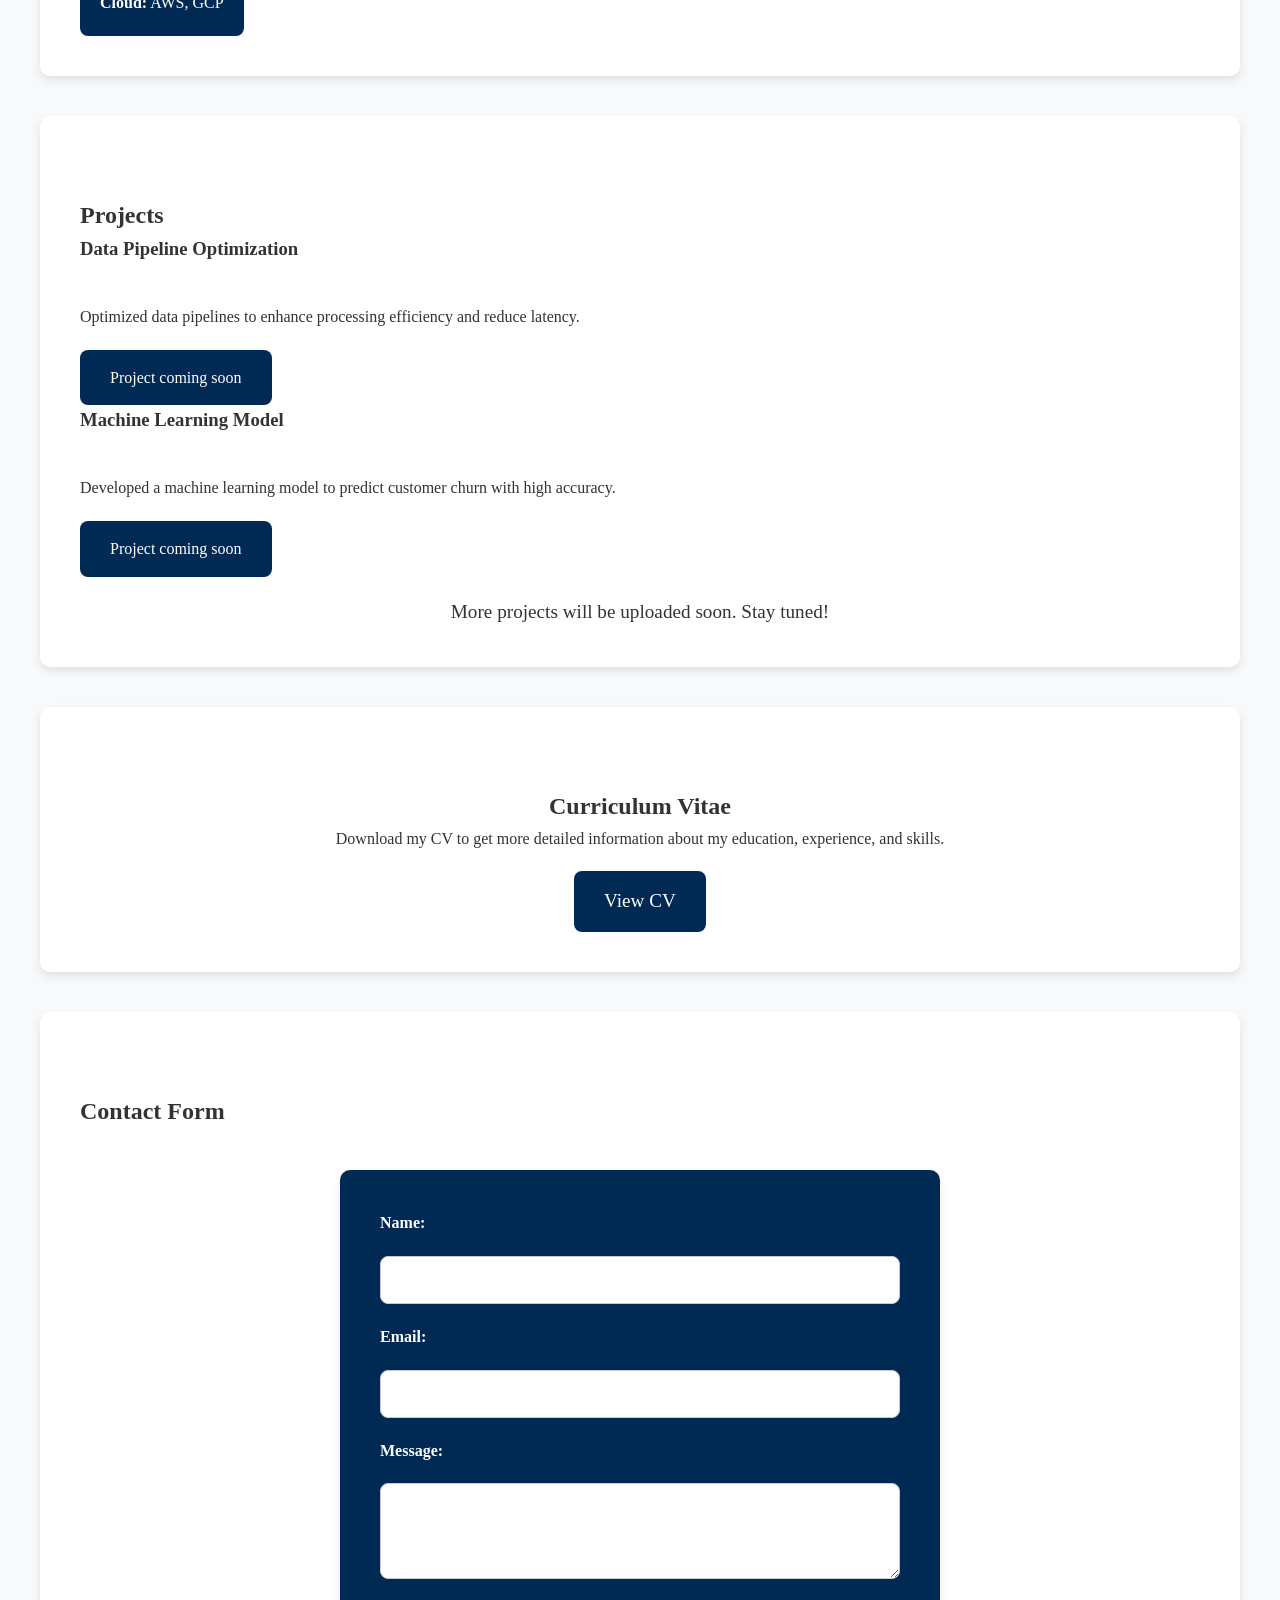
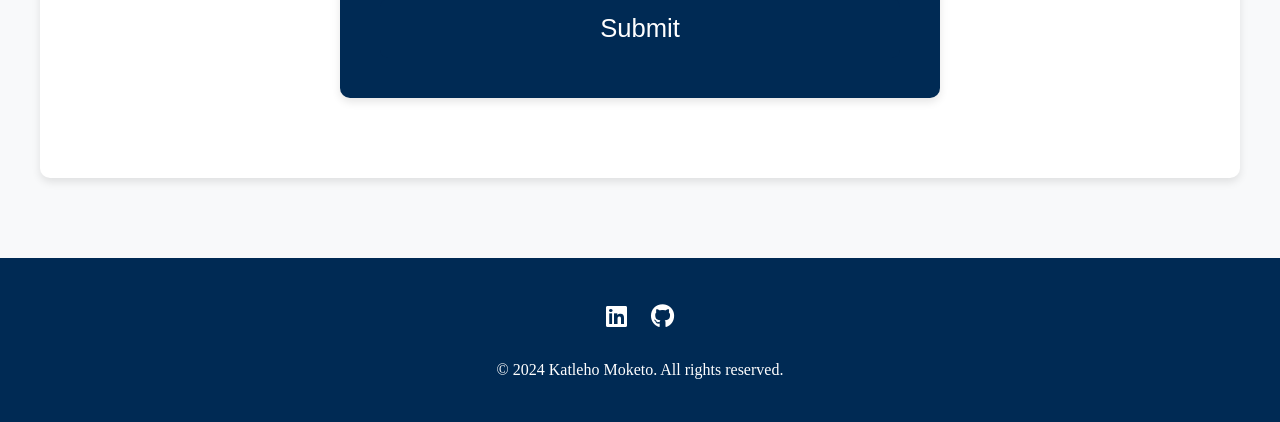
==== commit 95d7c88d: "Update index.html" ====
--- a/index.html
+++ b/index.html
@@ -97,7 +97,6 @@
         <div class="social-icons">
             <a href="https://www.linkedin.com/in/katleho-moketo-352baa16a/" target="_blank"><i class="fab fa-linkedin"></i></a>
             <a href="https://github.com/kmoketo-dev" target="_blank"><i class="fab fa-github"></i></a>
-            <a href="#"><i class="fab fa-twitter"></i></a>
         </div>
         <p>&copy; 2024 Katleho Moketo. All rights reserved.</p>
     </footer>
--- a/styles.css
+++ b/styles.css
@@ -22,6 +22,9 @@
     line-height: 1.6;
     transition: background-color var(--transition-duration), color var(--transition-duration);
     scroll-behavior: smooth;
+    min-height: 100vh;
+    display: flex;
+    flex-direction: column;
 }
 
 a {
@@ -98,6 +101,7 @@
 }
 
 main {
+    flex: 1;
     margin-top: var(--header-height);
     padding: 40px; 
     animation: fadeIn 1s ease-in-out;
@@ -143,7 +147,6 @@
     background: var(--primary-color); 
 }
 
-
 .project {
     display: flex;
     flex-direction: column;
@@ -165,6 +168,27 @@
 
 .project a:hover {
     background: var(--secondary-color);
+}
+
+.project-link {
+    display: inline-block;
+    background: var(--primary-color);
+    color: #fff;
+    padding: 15px 30px;
+    border-radius: 8px;
+    transition: background-color var(--transition-duration);
+    text-align: center;
+}
+
+.project-link:hover {
+    background: var(--secondary-color);
+}
+
+.project-notice {
+    text-align: center;
+    font-size: 1.2rem;
+    color: var(--text-color);
+    margin-top: 20px;
 }
 
 #cv {
@@ -267,3 +291,10 @@
 footer .social-icons a:hover {
     color: var(--secondary-color);
 }
+
+section[id] {
+    padding-top: var(--header-height); 
+    margin-top: -var(--header-height); 
+    padding-bottom: 40px; 
+    margin-bottom: 40px; 
+}
